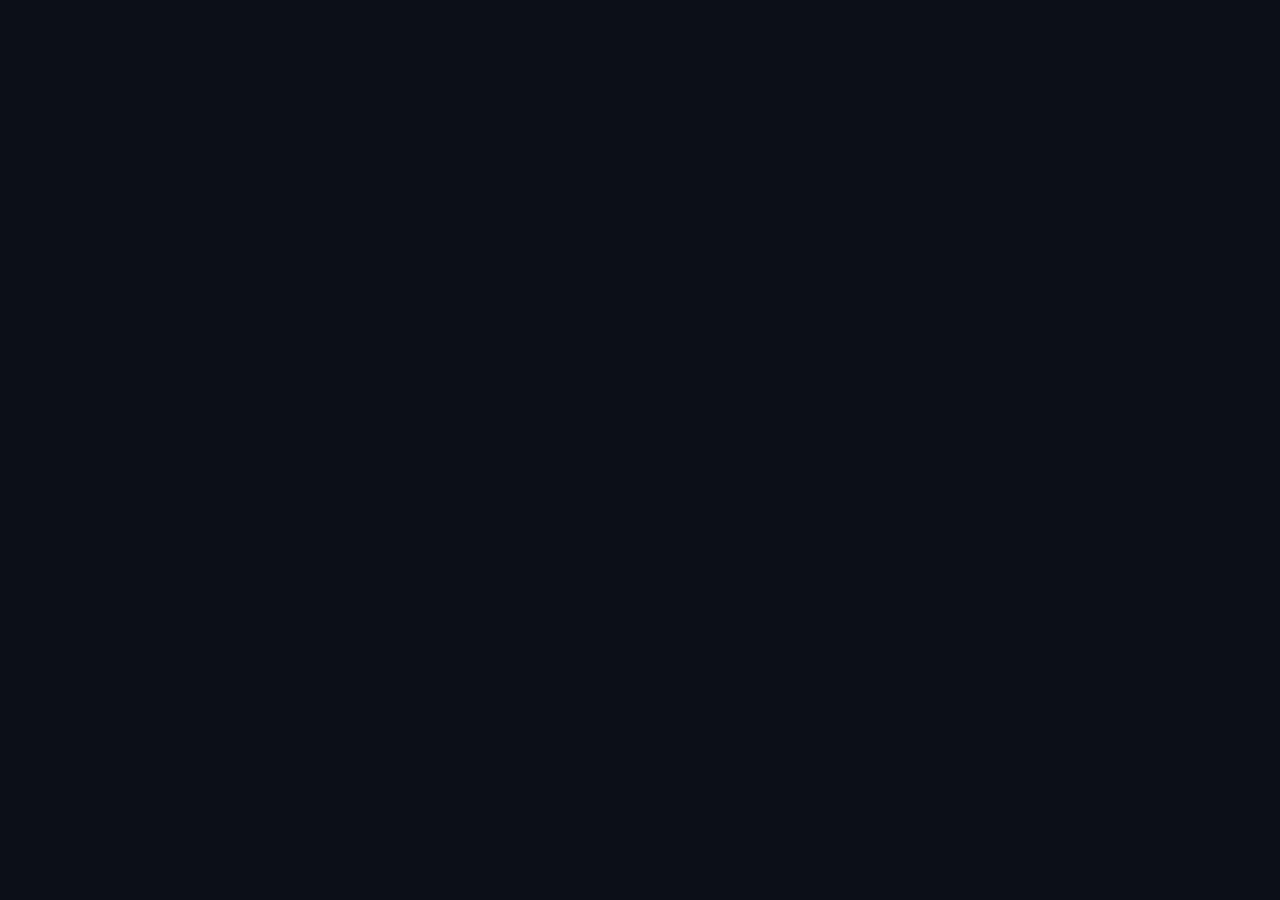
==== index.html @ b9ffc0eb "design system" ====
<!DOCTYPE html>
<html lang="en">
<head>
    <meta charset="UTF-8">
    <meta http-equiv="X-UA-Compatible" content="IE=edge">
    <meta name="viewport" content="width=device-width, initial-scale=1.0">
    <title>Space Tourism</title>
    <link rel="stylesheet" href="index.css">
</head>
<body>


    <script src="index.pack.js"></script>
</body>
</html>
---- index.css ----
/* ----- Custom Properties ----- */

:root {
    /* colors */
    --clr-dark: 230 35% 7%;
    --clr-light: 231 77% 90%;
    --clr-white: 0 0% 100%;

    /* font-sizes */
    --fs-900: 9.375rem;
    --fs-800: 6.25rem;
    --fs-700: 3.5rem;
    --fs-600: 2rem;
    --fs-500: 1.75rem;
    --fs-400: 1.125rem;
    --fs-300: 1rem;
    --fs-200: 0.875rem;

    /* font-families */
    --ff-serif: "Bellefair", serif;
    --ff-sans-cond: "Barlow Condensed", sans-serif;
    --ff-sans-normal: "Barlow", sans-serif;
}

/* ----- Reset ----- */

/* Box sizing rules */
*,
*::before,
*::after {
  box-sizing: border-box;
}

/* Remove default margin */
body,
h1,
h2,
h3,
h4,
p,
figure,
blockquote,
dl,
dd {
  margin: 0;
}

h1,
h2,
h3,
h4,
h5,
h6,
p {
  font-weight: 400;
}

/* Remove list styles on ul, ol elements with a list role, which suggests default styling will be removed */
ul[role='list'],
ol[role='list'] {
  list-style: none;
}

/* Set core root defaults */
html:focus-within {
  scroll-behavior: smooth;
}

/* Set core body defaults */
body {
  font-family: var(--ff-sans-normal);
  font-size: var(--fs-400);
  background-color: hsl(var(--clr-dark));
  color: hsl(var(--clr-white));;
  min-height: 100vh;
  text-rendering: optimizeSpeed;
  line-height: 1.5;
}

/* A elements that don't have a class get default styles */
a:not([class]) {
  text-decoration-skip-ink: auto;
}

/* Make images easier to work with */
img,
picture {
  max-width: 100%;
  display: block;
}

/* Inherit fonts for inputs and buttons */
input,
button,
textarea,
select {
  font: inherit;
}

/* Remove all animations, transitions and smooth scroll for people that prefer not to see them */
@media (prefers-reduced-motion: reduce) {
  html:focus-within {
   scroll-behavior: auto;
  }
  
  *,
  *::before,
  *::after {
    animation-duration: 0.01ms !important;
    animation-iteration-count: 1 !important;
    transition-duration: 0.01ms !important;
    scroll-behavior: auto !important;
  }
}

/* ----- Utility Classes----- */

.flex {
    display: flex;
    gap: var(--gap, 1rem);
}

.grid {
    display: grid;
    gap: var(--gap, 1rem);
}

.flow > *:where(:not(:first-child)) {
  margin-top: var(--flow-space, 1rem);
  /* outline: 1px solid red; */
}

.container {
    padding-inline: 2em;
    margin-inline: auto;
    max-width: 80rem;
}

.sr-only {
	border: 0 !important;
	clip: rect(1px, 1px, 1px, 1px) !important;
	-webkit-clip-path: inset(50%) !important;
		clip-path: inset(50%) !important;
	height: 1px !important;
	margin: -1px !important;
	overflow: hidden !important;
	padding: 0 !important;
	position: absolute !important;
	width: 1px !important;
	white-space: nowrap !important;
}

/* colors */

.bg-dark {
    background-color: hsl(var(--clr-dark));
}

.bg-accent {
    background-color: hsl(var(--clr-light));
}

.bg-white {
    background-color: hsl(var(--clr-white));
}

.text-dark {
    color: hsl(var(--clr-dark));
}

.text-accent {
    color: hsl(var(--clr-light));
}

.text-white {
    color: hsl(var(--clr-white));
}

/* typography */

.ff-serif { font-family: var(--ff-serif); } 
.ff-sans-cond { font-family: var(--ff-sans-cond); } 
.ff-sans-normal { font-family: var(--ff-sans-normal); } 

.letter-spacing-1 { letter-spacing: 4.75px; } 
.letter-spacing-2 { letter-spacing: 2.7px; } 
.letter-spacing-3 { letter-spacing: 2.35px; } 

.uppercase { text-transform: uppercase; }

.fs-900 { font-size: var(--fs-900); }
.fs-800 { font-size: var(--fs-800); }
.fs-700 { font-size: var(--fs-700); }
.fs-600 { font-size: var(--fs-600); }
.fs-500 { font-size: var(--fs-500); }
.fs-400 { font-size: var(--fs-400); }
.fs-300 { font-size: var(--fs-300); }
.fs-200 { font-size: var(--fs-200); }

.fs-900,
.fs-800,
.fs-700,
.fs-600 {
    line-height: 1.1;
}

.numbered-title {
  text-transform: uppercase;
  font-family: var(--ff-sans-cond);
  font-size: var(--fs-500);
  letter-spacing: 4.72px;
}

.numbered-title span {
  margin-right: .5em;
  font-weight: 700;
  color: hsl(var(--clr-white) / .25);
}

/* ----- Components ----- */

.large-button {
  position: relative;
  border-radius: 50%;
  display: grid;
  z-index: 1;
  justify-items: center;
  align-items: center;
  padding: 0 2rem;
  aspect-ratio: 1;
  text-decoration: none;
}

.large-button::after {
  content: '';
  position: absolute;
  z-index: -1;
  background: hsl(var(--clr-white) / .15);
  width: 100%;
  height: 100%;
  border-radius: 50%;
  opacity: 0;
  transition: opacity 500ms linear, transform 750ms ease-in-out;
}

.large-button:hover::after,
.large-button:focus::after {
  opacity: 1;
  transform: scale(1.5);
}
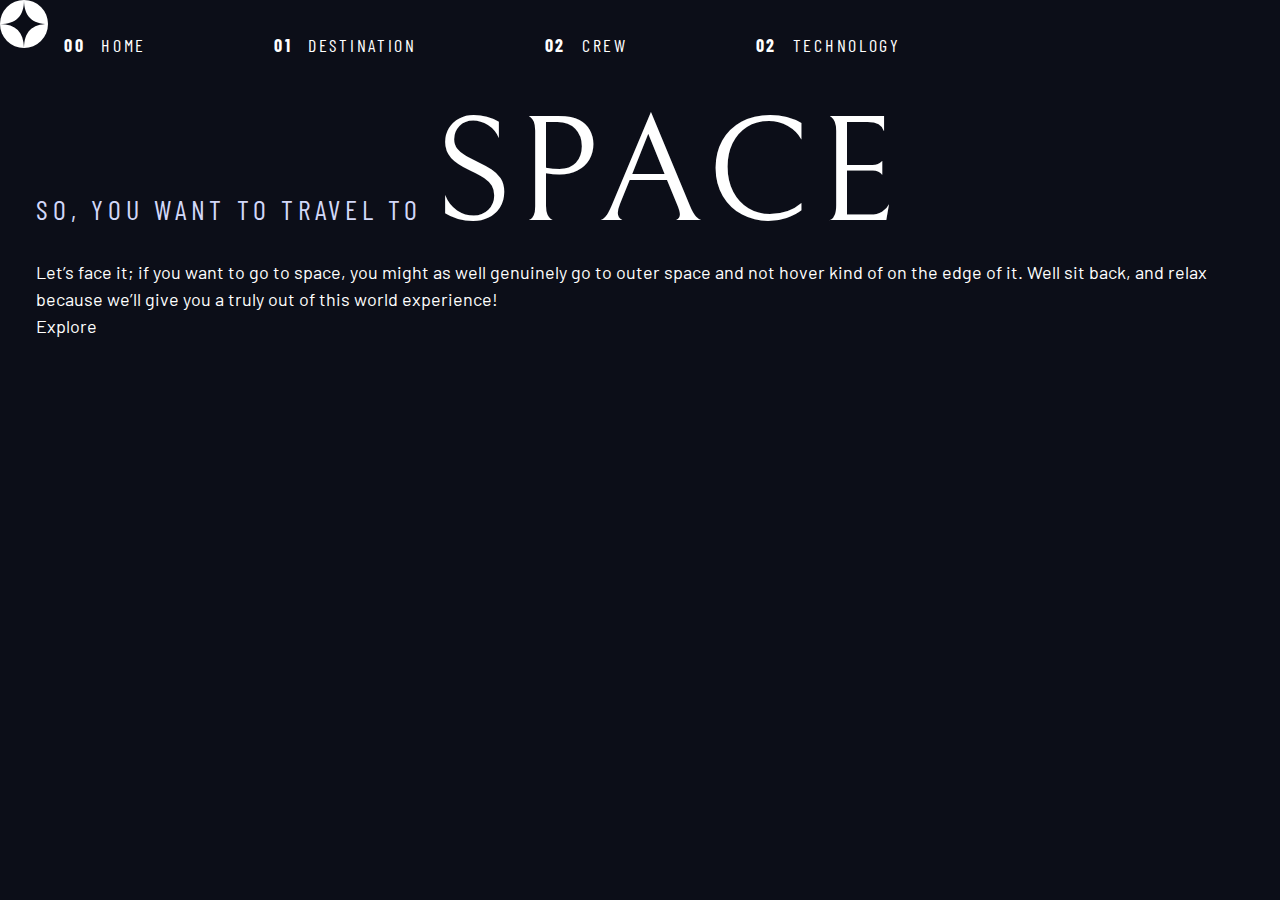
==== commit d31cc00c: "assets" ====
--- a/index.html
+++ b/index.html
@@ -1,15 +1,43 @@
 <!DOCTYPE html>
 <html lang="en">
 <head>
-    <meta charset="UTF-8">
-    <meta http-equiv="X-UA-Compatible" content="IE=edge">
-    <meta name="viewport" content="width=device-width, initial-scale=1.0">
-    <title>Space Tourism</title>
+  <meta charset="UTF-8">
+  <meta name="viewport" content="width=device-width, initial-scale=1.0">
+
+  <link rel="icon" type="image/png" sizes="32x32" href="./assets/favicon-32x32.png">
+  <link rel="preconnect" href="https://fonts.googleapis.com">
+    <link rel="preconnect" href="https://fonts.gstatic.com" crossorigin>
+    <link href="https://fonts.googleapis.com/css2?family=Barlow&family=Barlow+Condensed&family=Bellefair&display=swap" rel="stylesheet">
+
     <link rel="stylesheet" href="index.css">
+  <title>Frontend Mentor | Space tourism website</title>
 </head>
 <body>
+  <header class="primary-header flex">
+    <div>
+      <img src="./assets/shared/logo.svg" alt="space tourism logo">
+    </div>
+    <nav>
+      <ul class="primary-navigation underline-indicators flex" style="--gap: 8rem;">
+          <li><a class="uppercase text-white letter-spacing-2 ff-sans-cond" href="index.html"><span>00</span> Home</a></li>
+          <li><a class="uppercase text-white letter-spacing-2 ff-sans-cond" href="desination.html"><span>01</span> Destination</a></li>
+          <li><a class="uppercase text-white letter-spacing-2 ff-sans-cond" href="crew.html"><span>02</span> Crew</a></li>
+          <li><a class="uppercase text-white letter-spacing-2 ff-sans-cond" href="technology.html"><span>02</span> Technology</a></li>
+      </ul>
+    </nav>
+  </header>
+      
+  <div class="container">
+    <h1 class="text-accent fs-500 uppercase ff-sans-cond letter-spacing-1">So, you want to travel to
+    <span class="fs-900 text-white uppercase ff-serif">Space</span></h1>
+    <p>
+      Let’s face it; if you want to go to space, you might as well genuinely go to 
+      outer space and not hover kind of on the edge of it. Well sit back, and relax 
+      because we’ll give you a truly out of this world experience!
+    </p>
 
+    Explore
+  </div>
 
-    <script src="index.pack.js"></script>
 </body>
 </html>--- a/index.css
+++ b/index.css
@@ -247,4 +247,81 @@
 .large-button:focus::after {
   opacity: 1;
   transform: scale(1.5);
+}
+
+.primary-navigation {
+  list-style: none;
+  --underline-gap: 2rem;
+  padding: 0;
+  margin: 0;
+}
+
+.primary-navigation a {
+  text-decoration: none;
+}
+
+.primary-navigation a > span {
+  margin-right: .5em;
+  font-weight: 700;
+}
+
+.underline-indicators > * {
+  cursor: pointer;
+  border: 0;
+  border-bottom: .2rem solid hsl(var(--clr-white) / 0);
+  padding: var(--underline-gap, 1rem) 0;
+}
+
+.underline-indicators > *:hover, 
+.underline-indicators > *:focus {
+  border-color: hsl(var(--clr-white) / .5);
+}
+
+.underline-indicators > .active,
+.underline-indicators > [aria-selected="true"] {
+  color: hsl(var(--clr-white) / 1);
+  border-color: hsl(var(--clr-white) / 1);
+}
+
+.tab-list {
+  --gap: 2rem;
+}
+
+.dot-indicators > * {
+  cursor: pointer;
+  border: 0;
+  border-radius: 50%;
+  aspect-ratio: 1;
+  padding: .5em;
+  background-color: hsl(var(--clr-white) / .25);
+}
+
+.dot-indicators > *:hover, 
+.dot-indicators > *:focus {
+  background-color: hsl(var(--clr-white) / .5);
+}
+
+.dot-indicators > [aria-selected="true"] {
+  background-color: hsl(var(--clr-white) / 1);
+}
+
+.number-sliders > * {
+  cursor: pointer;
+  border: 0;
+  border-radius: 50%;
+  height: 5rem;
+  width: 5rem;
+  aspect-ratio: 1;
+  background-color: hsl(var(--clr-dark));
+  border: 1px solid hsl(var(--clr-white) / .25);
+}
+
+.number-sliders > *:hover,
+.number-sliders > *:focus {
+  border-color: hsl(var(--clr-white));
+}
+
+.number-sliders > [aria-selected="true"] {
+  background-color: hsl(var(--clr-white) / 1);
+  color: hsl(var(--clr-dark));
 }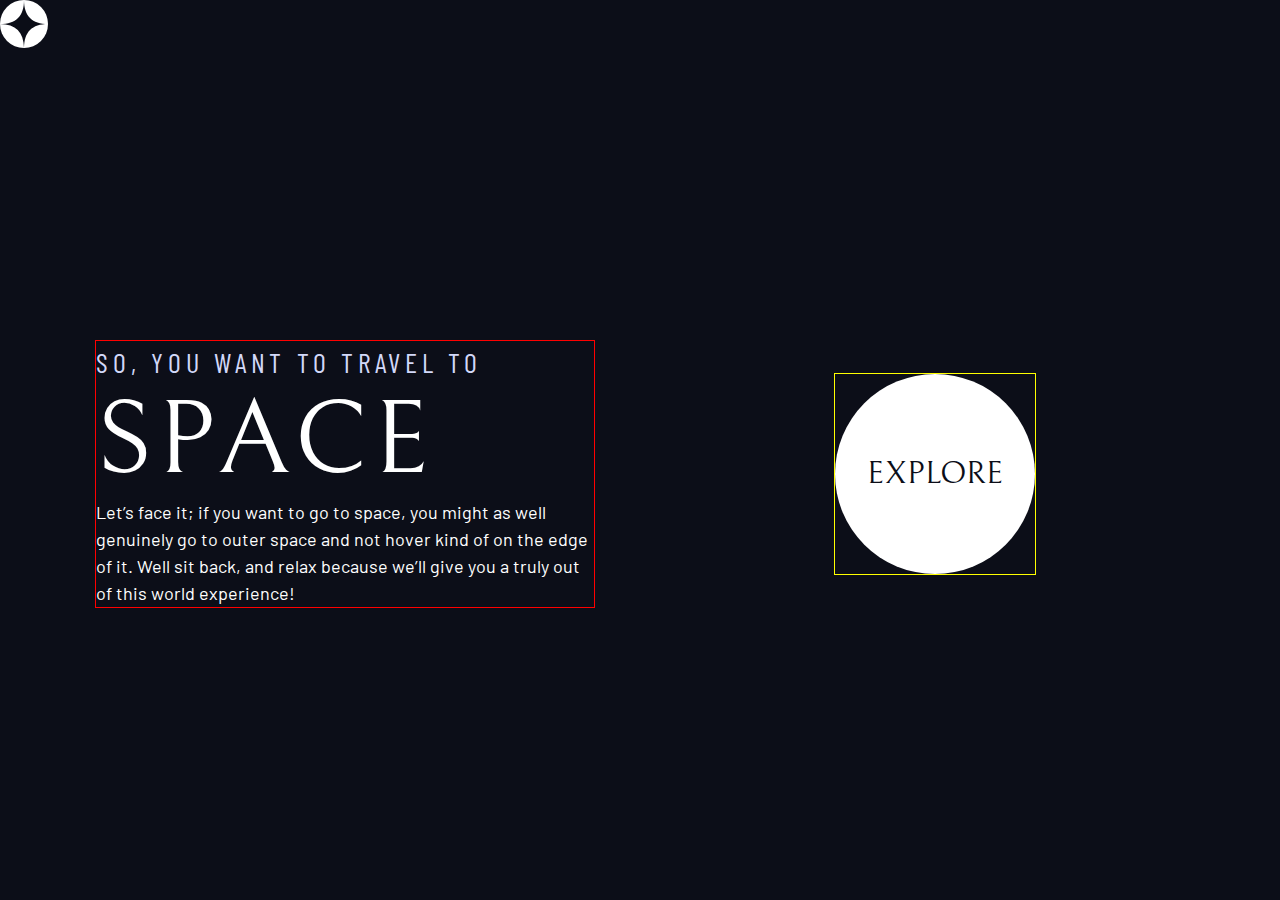
==== commit 8827d285: "home page style" ====
--- a/index.html
+++ b/index.html
@@ -1,43 +1,54 @@
 <!DOCTYPE html>
 <html lang="en">
+
 <head>
   <meta charset="UTF-8">
   <meta name="viewport" content="width=device-width, initial-scale=1.0">
 
   <link rel="icon" type="image/png" sizes="32x32" href="./assets/favicon-32x32.png">
   <link rel="preconnect" href="https://fonts.googleapis.com">
-    <link rel="preconnect" href="https://fonts.gstatic.com" crossorigin>
-    <link href="https://fonts.googleapis.com/css2?family=Barlow&family=Barlow+Condensed&family=Bellefair&display=swap" rel="stylesheet">
+  <link rel="preconnect" href="https://fonts.gstatic.com" crossorigin>
+  <link href="https://fonts.googleapis.com/css2?family=Barlow&family=Barlow+Condensed&family=Bellefair&display=swap"
+    rel="stylesheet">
 
-    <link rel="stylesheet" href="index.css">
+  <link rel="stylesheet" href="index.css">
   <title>Frontend Mentor | Space tourism website</title>
 </head>
-<body>
+
+<body class="home">
   <header class="primary-header flex">
     <div>
       <img src="./assets/shared/logo.svg" alt="space tourism logo">
     </div>
-    <nav>
+    <!-- <nav>
       <ul class="primary-navigation underline-indicators flex" style="--gap: 8rem;">
-          <li><a class="uppercase text-white letter-spacing-2 ff-sans-cond" href="index.html"><span>00</span> Home</a></li>
-          <li><a class="uppercase text-white letter-spacing-2 ff-sans-cond" href="desination.html"><span>01</span> Destination</a></li>
-          <li><a class="uppercase text-white letter-spacing-2 ff-sans-cond" href="crew.html"><span>02</span> Crew</a></li>
-          <li><a class="uppercase text-white letter-spacing-2 ff-sans-cond" href="technology.html"><span>02</span> Technology</a></li>
+        <li><a class="uppercase text-white letter-spacing-2 ff-sans-cond" href="index.html"><span>00</span> Home</a>
+        </li>
+        <li><a class="uppercase text-white letter-spacing-2 ff-sans-cond" href="desination.html"><span>01</span>
+            Destination</a></li>
+        <li><a class="uppercase text-white letter-spacing-2 ff-sans-cond" href="crew.html"><span>02</span> Crew</a></li>
+        <li><a class="uppercase text-white letter-spacing-2 ff-sans-cond" href="technology.html"><span>02</span>
+            Technology</a></li>
       </ul>
-    </nav>
+    </nav> -->
   </header>
-      
-  <div class="container">
-    <h1 class="text-accent fs-500 uppercase ff-sans-cond letter-spacing-1">So, you want to travel to
-    <span class="fs-900 text-white uppercase ff-serif">Space</span></h1>
-    <p>
-      Let’s face it; if you want to go to space, you might as well genuinely go to 
-      outer space and not hover kind of on the edge of it. Well sit back, and relax 
-      because we’ll give you a truly out of this world experience!
-    </p>
 
-    Explore
+  <div class="grid-container">
+    <div style="border: 1px solid red;">
+      <h1 class="text-accent fs-500 uppercase ff-sans-cond letter-spacing-1">So, you want to travel to
+        <span class="fs-900 text-white uppercase ff-serif d-block">Space</span>
+      </h1>
+      <p>
+        Let’s face it; if you want to go to space, you might as well genuinely go to
+        outer space and not hover kind of on the edge of it. Well sit back, and relax
+        because we’ll give you a truly out of this world experience!
+      </p>
+    </div>
+    <div style="border: 1px solid yellow;">
+      <a href="#" class="large-button uppercase ff-serif text-dark bg-white">Explore</a>
+    </div>
   </div>
 
 </body>
+
 </html>--- a/index.css
+++ b/index.css
@@ -7,12 +7,12 @@
     --clr-white: 0 0% 100%;
 
     /* font-sizes */
-    --fs-900: 9.375rem;
-    --fs-800: 6.25rem;
-    --fs-700: 3.5rem;
-    --fs-600: 2rem;
+    --fs-900: clamp(5rem, 7vw + 1rem, 9.375rem);
+    --fs-800: 3.5rem;
+    --fs-700: 1.5rem;
+    --fs-600: 1rem;
     --fs-500: 1.75rem;
-    --fs-400: 1.125rem;
+    --fs-400: 0.9375rem;
     --fs-300: 1rem;
     --fs-200: 0.875rem;
 
@@ -20,6 +20,24 @@
     --ff-serif: "Bellefair", serif;
     --ff-sans-cond: "Barlow Condensed", sans-serif;
     --ff-sans-normal: "Barlow", sans-serif;
+}
+
+@media (min-width: 35em) {
+  :root {
+    --fs-800: 6.25rem;
+    --fs-700: 3.5rem;
+    --fs-600: 2rem;
+    --fs-400: 1.125rem;
+  }
+}
+
+@media (min-width: 45em) {
+  :root {
+    --fs-800: 6.25rem;
+    --fs-700: 3.5rem;
+    --fs-600: 2rem;
+    --fs-400: 1.125rem;
+  }
 }
 
 /* ----- Reset ----- */
@@ -75,6 +93,8 @@
   min-height: 100vh;
   text-rendering: optimizeSpeed;
   line-height: 1.5;
+  display: grid;
+  grid-template-rows: min-content 1fr;
 }
 
 /* A elements that don't have a class get default styles */
@@ -125,6 +145,10 @@
     gap: var(--gap, 1rem);
 }
 
+.d-block {
+  display: block;
+}
+
 .flow > *:where(:not(:first-child)) {
   margin-top: var(--flow-space, 1rem);
   /* outline: 1px solid red; */
@@ -135,6 +159,34 @@
     margin-inline: auto;
     max-width: 80rem;
 }
+
+.grid-container {
+  display: grid;
+  text-align: center;
+  place-items: center;
+  padding-inline: 1rem;
+}
+
+.grid-container * {
+  max-width: 50ch;
+}
+
+@media (min-width: 45rem) {
+  .grid-container {
+    text-align: left;
+    column-gap: var(--container-gap, 2rem);
+    grid-template-columns: minmax(1em, 1fr) minmax(0, 40rem) minmax(0, 40rem) minmax(1em, 1fr);
+  }
+
+  .grid-container > *:first-child{
+    grid-column: 2;
+  }
+  
+  .grid-container > *:last-child{
+    grid-column: 3;
+  }
+}
+
 
 .sr-only {
 	border: 0 !important;
@@ -222,13 +274,14 @@
 .large-button {
   position: relative;
   border-radius: 50%;
-  display: grid;
+  display: inline-grid;
   z-index: 1;
   justify-items: center;
   align-items: center;
   padding: 0 2rem;
   aspect-ratio: 1;
   text-decoration: none;
+  font-size: 2rem;
 }
 
 .large-button::after {
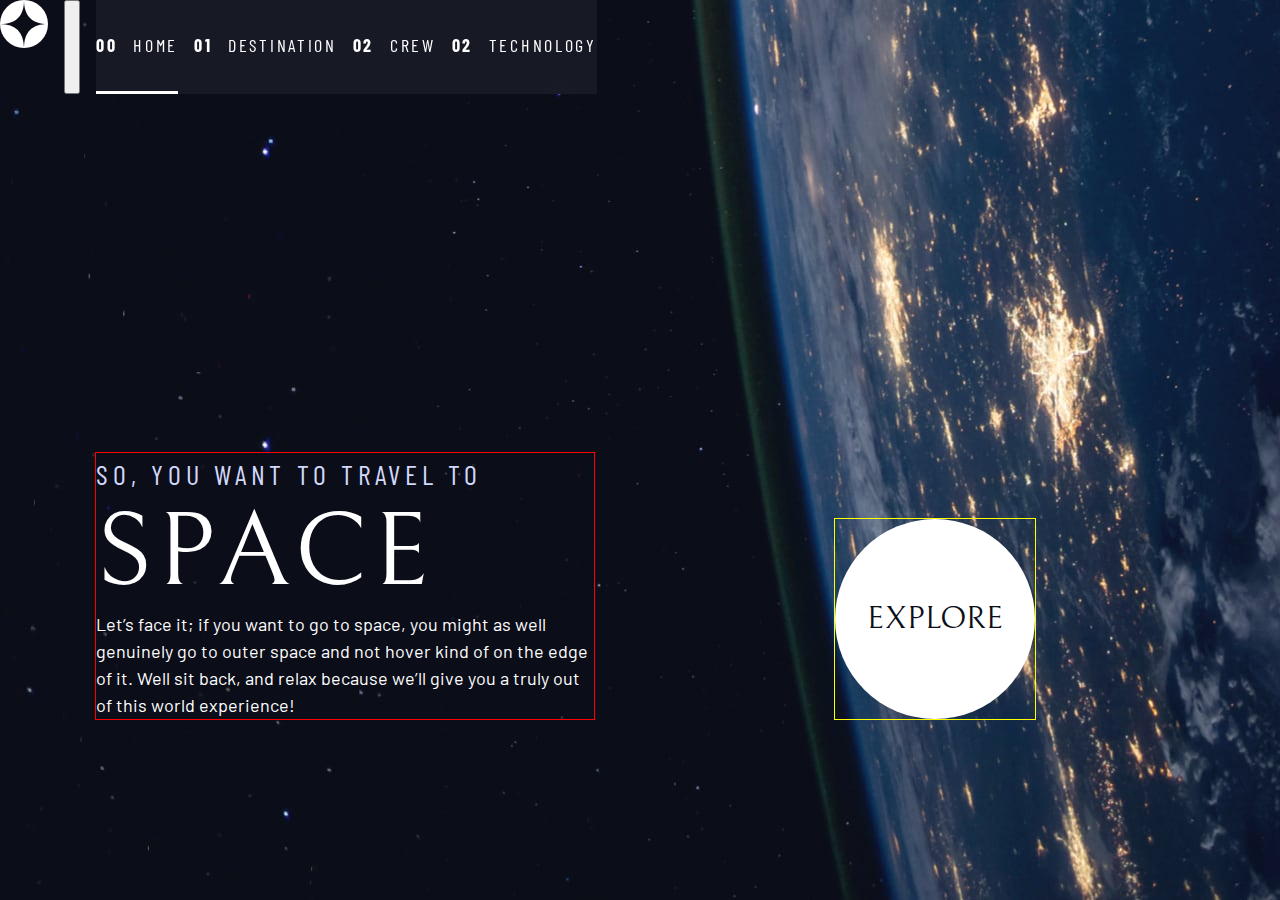
==== commit 6be915b0: "nav bar" ====
--- a/index.html
+++ b/index.html
@@ -20,9 +20,10 @@
     <div>
       <img src="./assets/shared/logo.svg" alt="space tourism logo">
     </div>
-    <!-- <nav>
-      <ul class="primary-navigation underline-indicators flex" style="--gap: 8rem;">
-        <li><a class="uppercase text-white letter-spacing-2 ff-sans-cond" href="index.html"><span>00</span> Home</a>
+    <button class="mobile-nav-toggke" aria-controls="primary-navigation" aria-expanded="false"><span class="sr-only">Menu</span></button>
+    <nav>
+      <ul class="primary-navigation underline-indicators flex">
+        <li class="active"><a class="uppercase text-white letter-spacing-2 ff-sans-cond" href="index.html"><span>00</span> Home</a>
         </li>
         <li><a class="uppercase text-white letter-spacing-2 ff-sans-cond" href="desination.html"><span>01</span>
             Destination</a></li>
@@ -30,10 +31,10 @@
         <li><a class="uppercase text-white letter-spacing-2 ff-sans-cond" href="technology.html"><span>02</span>
             Technology</a></li>
       </ul>
-    </nav> -->
+    </nav>
   </header>
 
-  <div class="grid-container">
+  <div class="grid-container grid-container--home">
     <div style="border: 1px solid red;">
       <h1 class="text-accent fs-500 uppercase ff-sans-cond letter-spacing-1">So, you want to travel to
         <span class="fs-900 text-white uppercase ff-serif d-block">Space</span>
--- a/index.css
+++ b/index.css
@@ -185,6 +185,11 @@
   .grid-container > *:last-child{
     grid-column: 3;
   }
+
+  .grid-container--home {
+    padding-bottom: max(6rem, 20vh);
+    align-items: end;
+  }
 }
 
 
@@ -307,6 +312,32 @@
   --underline-gap: 2rem;
   padding: 0;
   margin: 0;
+  background: hsl(var(--clr-dark) / 0.95);
+  /* backdrop-filter: blur( 1.5rem ); */
+}
+
+@supports (backdrop-filter: blur(1rem)) {
+  .primary-navigation {
+    background: hsl(var(--clr-white) / 0.05);
+    backdrop-filter: blur( 1.5rem );
+  }
+}
+
+@media (max-width: 35rem) {
+  .primary-navigation {
+    list-style: none;
+    --underline-gap: .5rem;
+    inset: 0 0 0 30%;
+    position: fixed;
+    z-index: 1000;
+    flex-direction: column;
+    padding: min(20rem, 15vh) 2rem;
+    margin: 0;
+  }
+
+  .primary-navigation.underline-indicators > .active{
+    border: 0;
+  }
 }
 
 .primary-navigation a {
@@ -377,4 +408,30 @@
 .number-sliders > [aria-selected="true"] {
   background-color: hsl(var(--clr-white) / 1);
   color: hsl(var(--clr-dark));
-}+}
+
+/* ----- Page specifics background----- */
+body {
+  background-size: cover;
+  background-position:  bottom center;
+}
+/* home */
+
+.home {
+  background-image: url(./assets/home/background-home-mobile.jpg);
+}
+
+@media (min-width: 35em) {
+  .home {
+    background-position: center center;
+    background-image: url(./assets/home/background-home-tablet.jpg);
+  }
+}
+
+@media (min-width: 45em) {
+  .home {
+    background-image: url(./assets/home/background-home-desktop.jpg);
+  }
+}
+
+ 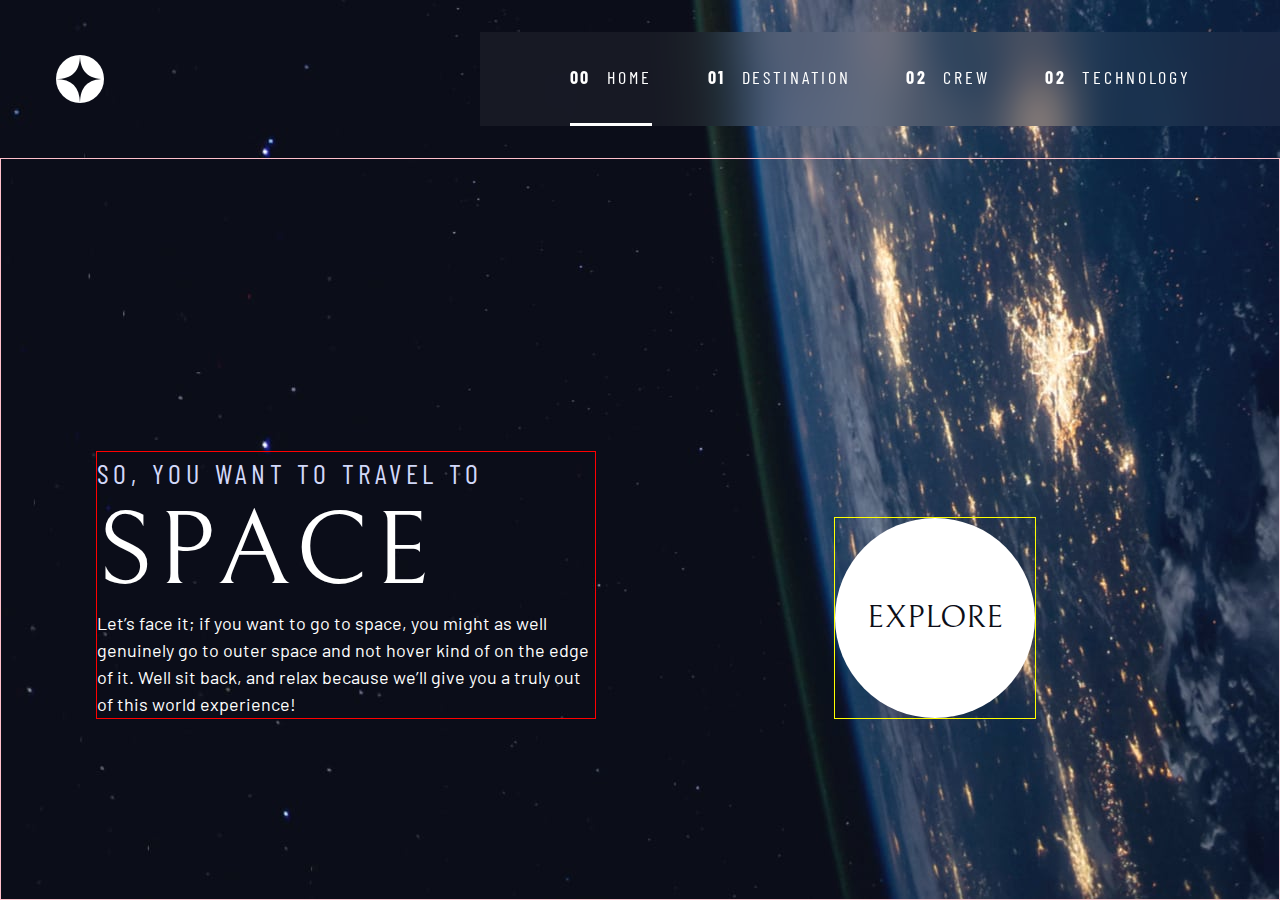
==== commit b19daa86: "responsive nav bar" ====
--- a/index.html
+++ b/index.html
@@ -13,16 +13,17 @@
 
   <link rel="stylesheet" href="index.css">
   <title>Frontend Mentor | Space tourism website</title>
+  <script src="index.js" defer></script>
 </head>
 
 <body class="home">
   <header class="primary-header flex">
     <div>
-      <img src="./assets/shared/logo.svg" alt="space tourism logo">
+      <img class="logo" src="./assets/shared/logo.svg" alt="space tourism logo">
     </div>
-    <button class="mobile-nav-toggke" aria-controls="primary-navigation" aria-expanded="false"><span class="sr-only">Menu</span></button>
+    <button class="mobile-nav-toggle" aria-controls="primary-navigation" aria-expanded="false"><span class="sr-only">Menu</span></button>
     <nav>
-      <ul class="primary-navigation underline-indicators flex">
+      <ul class="primary-navigation underline-indicators flex" data-visible="false">
         <li class="active"><a class="uppercase text-white letter-spacing-2 ff-sans-cond" href="index.html"><span>00</span> Home</a>
         </li>
         <li><a class="uppercase text-white letter-spacing-2 ff-sans-cond" href="desination.html"><span>01</span>
--- a/index.css
+++ b/index.css
@@ -95,6 +95,8 @@
   line-height: 1.5;
   display: grid;
   grid-template-rows: min-content 1fr;
+
+  overflow-x: hidden;
 }
 
 /* A elements that don't have a class get default styles */
@@ -176,6 +178,7 @@
     text-align: left;
     column-gap: var(--container-gap, 2rem);
     grid-template-columns: minmax(1em, 1fr) minmax(0, 40rem) minmax(0, 40rem) minmax(1em, 1fr);
+    border: 1px solid pink;
   }
 
   .grid-container > *:first-child{
@@ -307,7 +310,17 @@
   transform: scale(1.5);
 }
 
+.logo {
+  margin: 1.5rem clamp(1.5rem, 5vw, 3.5rem);
+}
+
+.primary-header {
+  justify-content: space-between;
+  align-items: center;
+}
+
 .primary-navigation {
+  --gap: clamp(1.5rem, 5vw, 3.5rem);
   list-style: none;
   --underline-gap: 2rem;
   padding: 0;
@@ -321,6 +334,19 @@
     background: hsl(var(--clr-white) / 0.05);
     backdrop-filter: blur( 1.5rem );
   }
+}
+
+.primary-navigation a {
+  text-decoration: none;
+}
+
+.primary-navigation a > span {
+  margin-right: .5em;
+  font-weight: 700;
+}
+
+.mobile-nav-toggle {
+  display: none;
 }
 
 @media (max-width: 35rem) {
@@ -333,6 +359,36 @@
     flex-direction: column;
     padding: min(20rem, 15vh) 2rem;
     margin: 0;
+    transform: translateX(100%);
+    transition: transform 500ms ease-in-out;
+  }
+
+  .primary-navigation[data-visible="true"] {
+    transform: translateX(0);;
+  }
+
+  .mobile-nav-toggle {
+    display: block;
+    position: absolute;
+    z-index: 2000;
+    right: 1rem;
+    top: 2rem;
+    background: 0;
+    border: 0;
+    background-image: url(./assets/shared/icon-hamburger.svg);
+    background-repeat: no-repeat;
+    background-position: center;
+    width: 1.5rem;
+    aspect-ratio: 1;
+  }
+
+  .mobile-nav-toggle[aria-expanded="true"] {
+    background-image: url(./assets/shared/icon-close.svg);
+  }
+
+  .mobile-nav-toggle:focus-visible {
+    outline: 5px solid white;
+    outline-offset: 5px;
   }
 
   .primary-navigation.underline-indicators > .active{
@@ -340,13 +396,22 @@
   }
 }
 
-.primary-navigation a {
-  text-decoration: none;
-}
-
-.primary-navigation a > span {
-  margin-right: .5em;
-  font-weight: 700;
+@media (min-width: 35em) {
+  .primary-navigation {
+    padding-inline: clamp(3rem, 7vw, 7rem);
+  }
+}
+
+@media (min-width: 35em) and (max-width: 45em) {
+  .primary-navigation a > span {
+    display: none;
+  }
+}
+
+@media (min-width: 45em) {
+  .primary-navigation {
+    margin-block: 2rem;
+  }
 }
 
 .underline-indicators > * {
